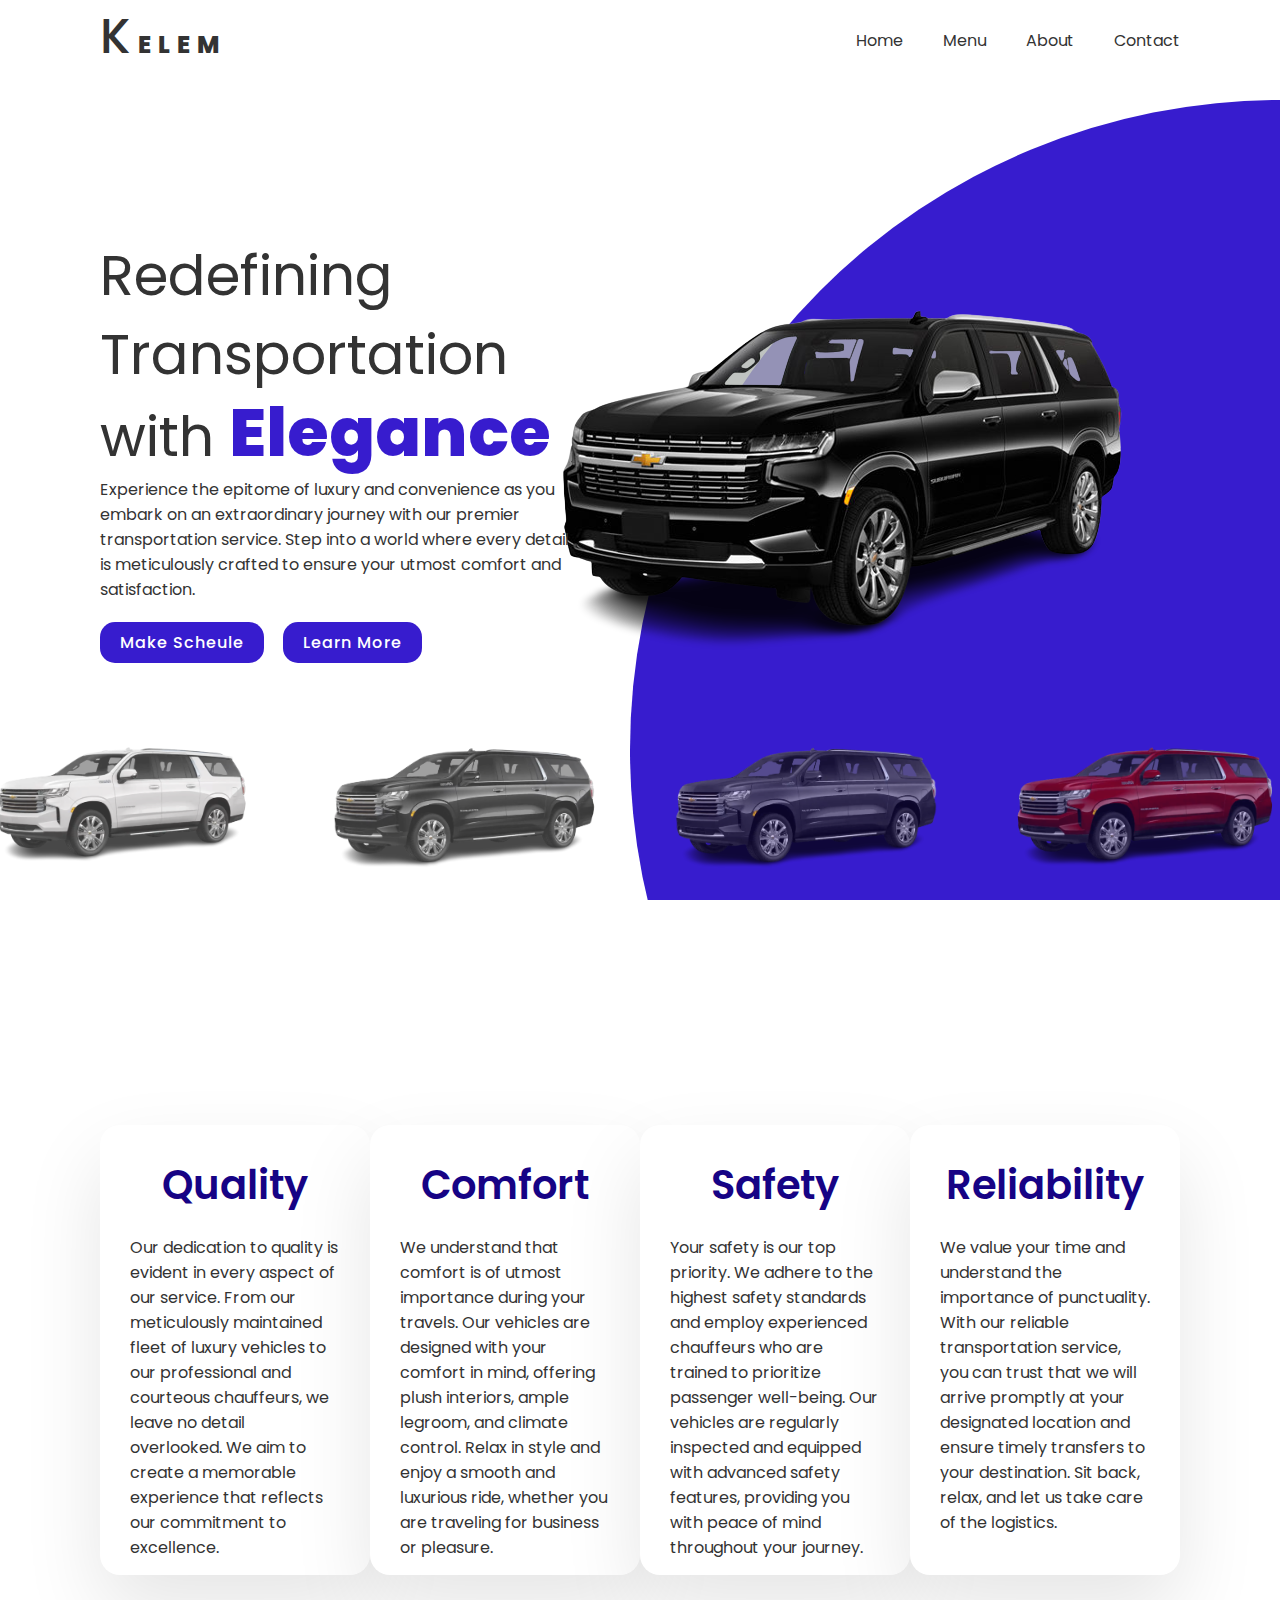
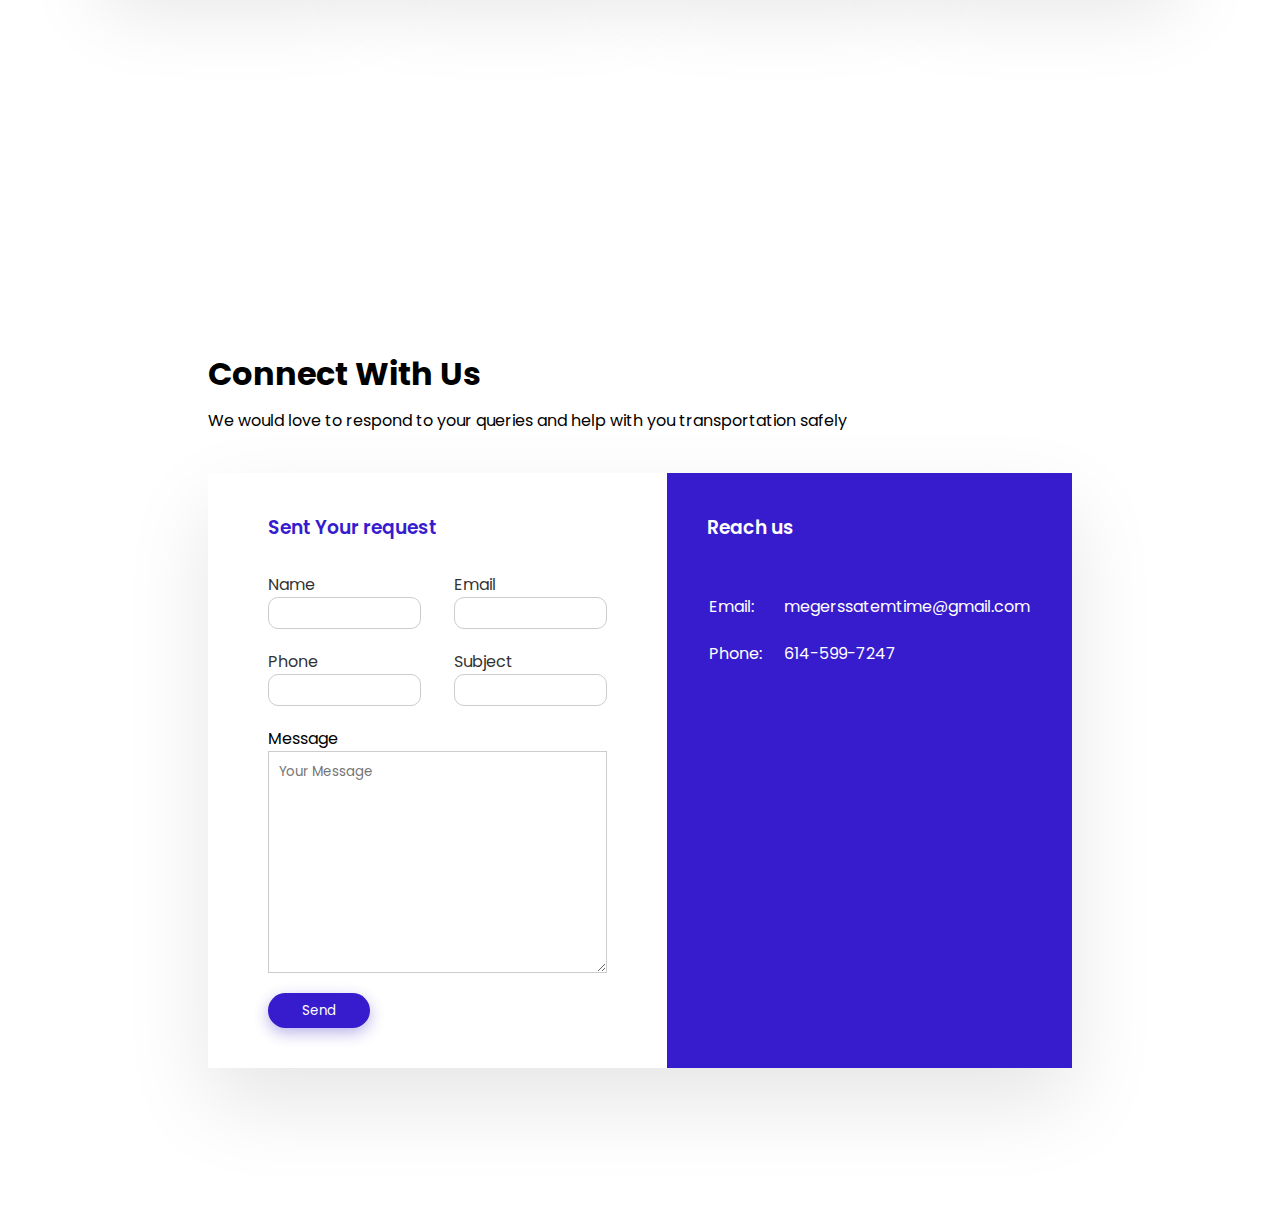
==== index.html @ c88de2ef "first commit" ====
<!DOCTYPE html>
<html lang="en">
  <head>
    <meta charset="UTF-8" />
    <meta name="viewport" content="width=device-width, initial-scale=1.0" />
    <title>Document</title>
    <link rel="stylesheet" href="style.css" />
  </head>
  <body>
    <section id="Home">
      <div class="circle"></div>
      <header>
        <a href="#" class="logo"><span>K</span>ELEM</a>
        <div class="toggle" onclick="toggleMenu()"></div>
        <ul class="navgation">
          <li><a href="#Home">Home</a></li>
          <li><a href="#">Menu</a></li>
          <li><a href="#About">About</a></li>
          <li><a href="#contact">Contact</a></li>
        </ul>
      </header>
      <div class="content">
        <div class="textBox">
          <h2>Redefining Transportation <br />with <span>Elegance</span></h2>
          <p>
            Experience the epitome of luxury and convenience as you embark on an
            extraordinary journey with our premier transportation service. Step
            into a world where every detail is meticulously crafted to ensure
            your utmost comfort and satisfaction.
          </p>

          <a href="#">Make Scheule</a>
          <a href="#">Learn More</a>
        </div>
        <div class="imgBox">
          <img
            src="./Images/2023_chevrolet_suburban_angularfront-removebg-preview.png"
            class="car"
          />
        </div>
      </div>
      <ul class="thumb">
        <li>
          <img
            src="./Images/Screenshot_2023-07-05_185231-removebg-preview.png"
            onclick="imgSlider('./Images/white.png'); changeCircleColor('#d9d8d8')"
          />
        </li>
        <li>
          <img
            src="./Images/Screenshot_2023-07-05_182542-removebg-preview.png"
            onclick="imgSlider('./Images/black.png'); changeCircleColor('#161616')"
          />
        </li>
        <li>
          <img
            src="./Images/Screenshot_2023-07-05_182521-removebg-preview.png"
            onclick="imgSlider('./Images/gray.png'); changeCircleColor('#3c4444')"
          />
        </li>
        <li>
          <img
            src="./Images/Screenshot_2023-07-05_182556-removebg-preview.png"
            onclick="imgSlider('./Images/red.png'); changeCircleColor('#8d282b')"
          />
        </li>
      </ul>
    </section>
    <section id="About">
      <div class="card">
        <h2>Quality</h2>
        <p>
          Our dedication to quality is evident in every aspect of our service.
          From our meticulously maintained fleet of luxury vehicles to our
          professional and courteous chauffeurs, we leave no detail overlooked.
          We aim to create a memorable experience that reflects our commitment
          to excellence.
        </p>
      </div>
      <div class="card">
        <h2>Comfort</h2>
        <p>
          We understand that comfort is of utmost importance during your
          travels. Our vehicles are designed with your comfort in mind, offering
          plush interiors, ample legroom, and climate control. Relax in style
          and enjoy a smooth and luxurious ride, whether you are traveling for
          business or pleasure.
        </p>
      </div>
      <div class="card">
        <h2>Safety</h2>
        <p>
          Your safety is our top priority. We adhere to the highest safety
          standards and employ experienced chauffeurs who are trained to
          prioritize passenger well-being. Our vehicles are regularly inspected
          and equipped with advanced safety features, providing you with peace
          of mind throughout your journey.
        </p>
      </div>
      <div class="card">
        <h2>Reliability</h2>
        <p>
          We value your time and understand the importance of punctuality. With
          our reliable transportation service, you can trust that we will arrive
          promptly at your designated location and ensure timely transfers to
          your destination. Sit back, relax, and let us take care of the
          logistics.
        </p>
      </div>
    </section>
    <section id="contact">
      <div class="container">
        <h1>Connect With Us</h1>
        <p>We would love to respond to your queries and help with you transportation safely</p>
        <div class="contact-box">
            <div class="contact-left">
                <h3>Sent Your request</h3>
                <form action="https://formsubmit.co/tikt39217@gmail.com" method="POST">

                    <div class="input-row">
                        <div class="input-group">
                            <input type="hidden" name="_subject" value="New submission!">
                            <label>Name</label>
                            <input type="text" class="form-control" name="name" required>
                            <input type="hidden" name="_name" value="https://kelemlimoservice.com/thankyou.html" />
                        </div>
                        <div class="input-group">
                            <label>Email</label>
                            <input type="email" class="form-control" name="email" required>
                        </div> 
                    </div>
                    <div class="input-row">
                        <div class="input-group">
                            <label>Phone</label>
                            <input type="number" class="form-control" name="phone" required>
                        </div>
                        <div class="input-group">
                            <label>Subject</label>
                            <input type="text" class="form-control" name="Subject" >
                        </div> 
                    </div>
                    <label>Message</label>
                    <textarea class="form-control" rows="10" name="message" placeholder="Your Message" required></textarea>
                    <button type="submit" class="btn">Send</button>
               </form>
            </div>
            <div class="contact-right">
                <h3>Reach us</h3>
                <table>
                    <tr>
                        <td>Email:</td>
                        <td>megerssatemtime@gmail.com</td>
                    </tr>
                    <tr>
                        <td>Phone:</td>
                        <td>614-599-7247</td>
                    </tr>
                </table>
            </div>
        </div>
      </div>
      
   </form>
    </section>
    <script type="text/javascript">
      function imgSlider(anything) {
        document.querySelector(".car").src = anything;
      }
      function changeCircleColor(color) {
        const circle = document.querySelector(".circle");
        circle.style.backgroundColor = color;
      }
      function toggleMenu() {
        var menuToggle = document.querySelector(".toggle");
        var navgation = document.querySelector(".navgation");
        menuToggle.classList.toggle("active");
        navgation.classList.toggle("active");
      }
    </script>
  </body>
</html>
---- style.css ----
@import url("https://fonts.googleapis.com/css2?family=Poppins:wght@200;300;400;500;600;700;800&display=swap");

* {
  margin: 0;
  padding: 0;
  box-sizing: border-box;
  font-family: "Poppins", sans-serif;
}
section {
  position: relative;
  width: 100%;
  min-height: 100vh;
  padding: 100px;
  display: flex;
  justify-content: space-between;
  align-items: center;
  background: #fff;
}
header {
  position: absolute;
  top: 0;
  left: 0;
  width: 100%;
  padding: 20px 100px;
  display: flex;
  justify-content: space-between;
  align-items: center;
}

header .logo {
  position: relative;
  max-width: 80px;
  font-weight: 800;
  text-decoration: none;
  color: #333;
  font-size: 1.5em;
  line-height: 1.4em;
  letter-spacing: 7px;
  transition: 0.7s;
}

header .logo span {
  font-size: 2em;
  font-weight: 500;
}

header ul {
  position: relative;
  display: flex;
}

header ul li {
  list-style: none;
}

header ul li a {
  display: inline-block;
  color: #333;
  font-weight: 400;
  text-decoration: none;
  margin-left: 40px;
  transition: 0.2s;
}

header ul li a:hover {
  box-shadow: 0 5px 0 0 #017143 !important; /*** COLOR AND THICKNESS OF THE LINE ON HOVER ***/
  padding-bottom: 1px;
  opacity: 1 !important;
}
.content {
  position: relative;
  width: 100%;
  display: flex;
  justify-content: space-between;
  align-items: center;
}

.content .textBox {
  position: relative;
  max-width: 800px;
}

.content .textBox h2 {
  color: #333;
  font-size: 3.5em;
  line-height: 1.4em;
  font-weight: 400;
}

.content .textBox h2 span {
  color: #371cce;
  font-size: 1.2em;
  font-weight: 800;
}

.content .textBox p {
  color: #333;
}

.content .textBox a {
  display: inline-block;
  margin-top: 20px;
  padding: 8px 20px;
  background: #371cce;
  color: #fff;
  border-radius: 15px;
  font-weight: 500;
  letter-spacing: 1px;
  text-decoration: none;
  margin-right: 15px;
}

.content .imgBox {
  width: 600px;
  display: flex;
  justify-content: flex-end;
  padding-right: 50px;
  margin-top: 50px;
}

.thumb {
  position: absolute;
  left: 50%;
  bottom: 20px;
  transform: translateX(-50%);
  display: flex;
  overflow-x: auto;
  overflow-y: hidden;
  white-space: nowrap;
}

.thumb li {
  list-style: none;
  display: inline-block;
  margin: 0 20px;
  cursor: pointer;
  transition: 0.7s;
  opacity: 0.8;
}

.thumb li img {
  width: 300px;

  transition: transform 0.3s;
}

.thumb li:hover {
  opacity: 1;
}

.thumb li:hover img {
  transform: scale(1.1);
}

/* Sliding Animation */
@keyframes slideRight {
  0% {
    transform: translateX(0);
  }
  100% {
    transform: translateX(100%);
  }
}

@keyframes slideLeft {
  0% {
    transform: translateX(100%);
  }
  100% {
    transform: translateX(0);
  }
}

.circle {
  position: absolute;
  top: 0;
  left: 0;
  width: 100%;
  height: 100%;
  background: #371cce;
  clip-path: circle(650px at right 750px);
}

#About {
  display: flex;
  justify-content: space-evenly;
  align-items: center;
  min-height: 100vh;
}

.card {
  position: relative;
  display: flex;
  flex-direction: column;
  align-items: center;
  padding: 30px;
  width: 350px;
  height: 450px;
  background: #fff;
  box-shadow: 0 35px 80px rgba(0, 0, 0, 0.1);
  border-radius: 20px;
  transition: 0.5s;
}

.card:hover {
  transform: translateY(-10px);
}
.card h2 {
  font-size: 2.5rem;
  font-weight: 600;
  color: #160385;
  margin-bottom: 20px;
}

.card p {

  color: #333;
}

/* #contact{
  display: flex;
  flex-direction: column;
  align-items: center;
  justify-content: center;
} */

.container{
  width: 80%;
  margin: 50px auto;
}

.contact-box{
  background: #fff;
  display: flex;
  box-shadow: 0 35px 80px rgba(0, 0, 0, 0.1);
  
}
.contact-left{
  flex-basis: 60%;
  padding: 40px 60px;
}

.contact-right{
  flex-basis: 40%;
  padding: 40px;
  background: #371cce;
  color: #fff;
}
h1{
  margin-bottom: 10px;
}
.container p{
  margin-bottom: 40px;
}



.input-row{
  display: flex;
  justify-content: space-between;
  margin-bottom: 20px;
}

.input-row .input-group{
  flex-basis: 45%;
  color: #333;
}
input{
  width: 100%;
  padding: 5px;
  border: 1px solid #ccc;
  border-radius: 10px;
  
}

input:focus{
  outline: none;
}

textarea{
  width: 100%;
  border: 1px solid #ccc;
  outline: none;
  padding: 10px;
  display: block;
}

button{
  background: #371cce;
  width: 30%;
  border: none;
  outline: none;
  color: #fff;
  height: 35px;
  border-radius: 30px;
  margin-top: 20px;
  box-shadow: 0px 5px 15px 0px rgba(28,0,181,0.3);
  transition: transform 0.3s;
  
}

button:hover{
  box-shadow: 0px 5px 15px 0px rgba(28,0,181,0.4);

}

button:active{
  transform: scale(0.95);
}

.contact-left h3{
  color: #371cce;
  font-weight: 600;
  margin-bottom: 30px;
  
}
.contact-right h3{
  color: #fff;
  font-weight: 600;
  margin-bottom: 30px;
  
}
tr td:first-child{
  padding-right: 20px;
}

tr td{
  padding-top: 20px;
}


@media (max-width: 991px) {
  header {
    padding: 20px;
  }

  header .logo {
    max-width: 60px;
  }

  header ul {
    display: none;
  }

  .toggle {
    position: relative;
    width: 30px;
    height: 30px;
    cursor: pointer;
    background: url(./Images/menu.png);
    background-size: 30px;
    background-position: center;
    background-repeat: no-repeat;
    filter: invert(1);
  }

  header ul.navgation.active {
    position: fixed;
    top: 0;
    left: 0;
    width: 100%;
    height: 100%;
    display: flex;
    justify-content: center;
    align-items: center;
    flex-direction: column;
    background: #fff;
    z-index: 10;
  }

  .toggle.active {
    position: fixed;
    right: 20px;
    background-image: url(./Images/close.png);
    background-size: 25px;
    background-position: center;
    background-repeat: no-repeat;
    z-index: 11;
  }

  header ul li a {
    font-size: 1.5em;
    margin: 5px 0;
  }

  section {
    padding: 20px 20px 120px;
  }
  .content {
    flex-direction: column;
    margin-top: 100px;
  }
  .content .textBox h2 {
    font-size: 2.5em;
    margin-bottom: 15px;
  }
  .content .textBox {
    max-width: 100%;
  }

  .content .imgBox {
    max-width: 100%;
    justify-content: center;
  }
  .content .imgBox img {
    max-width: 400px;
  }
  .thumb li {
    margin: 0 10px;
  }
  .thumb li img {
    width: 90px;
  }
  .circle {
    clip-path: circle(350px at right bottom);
  }
}
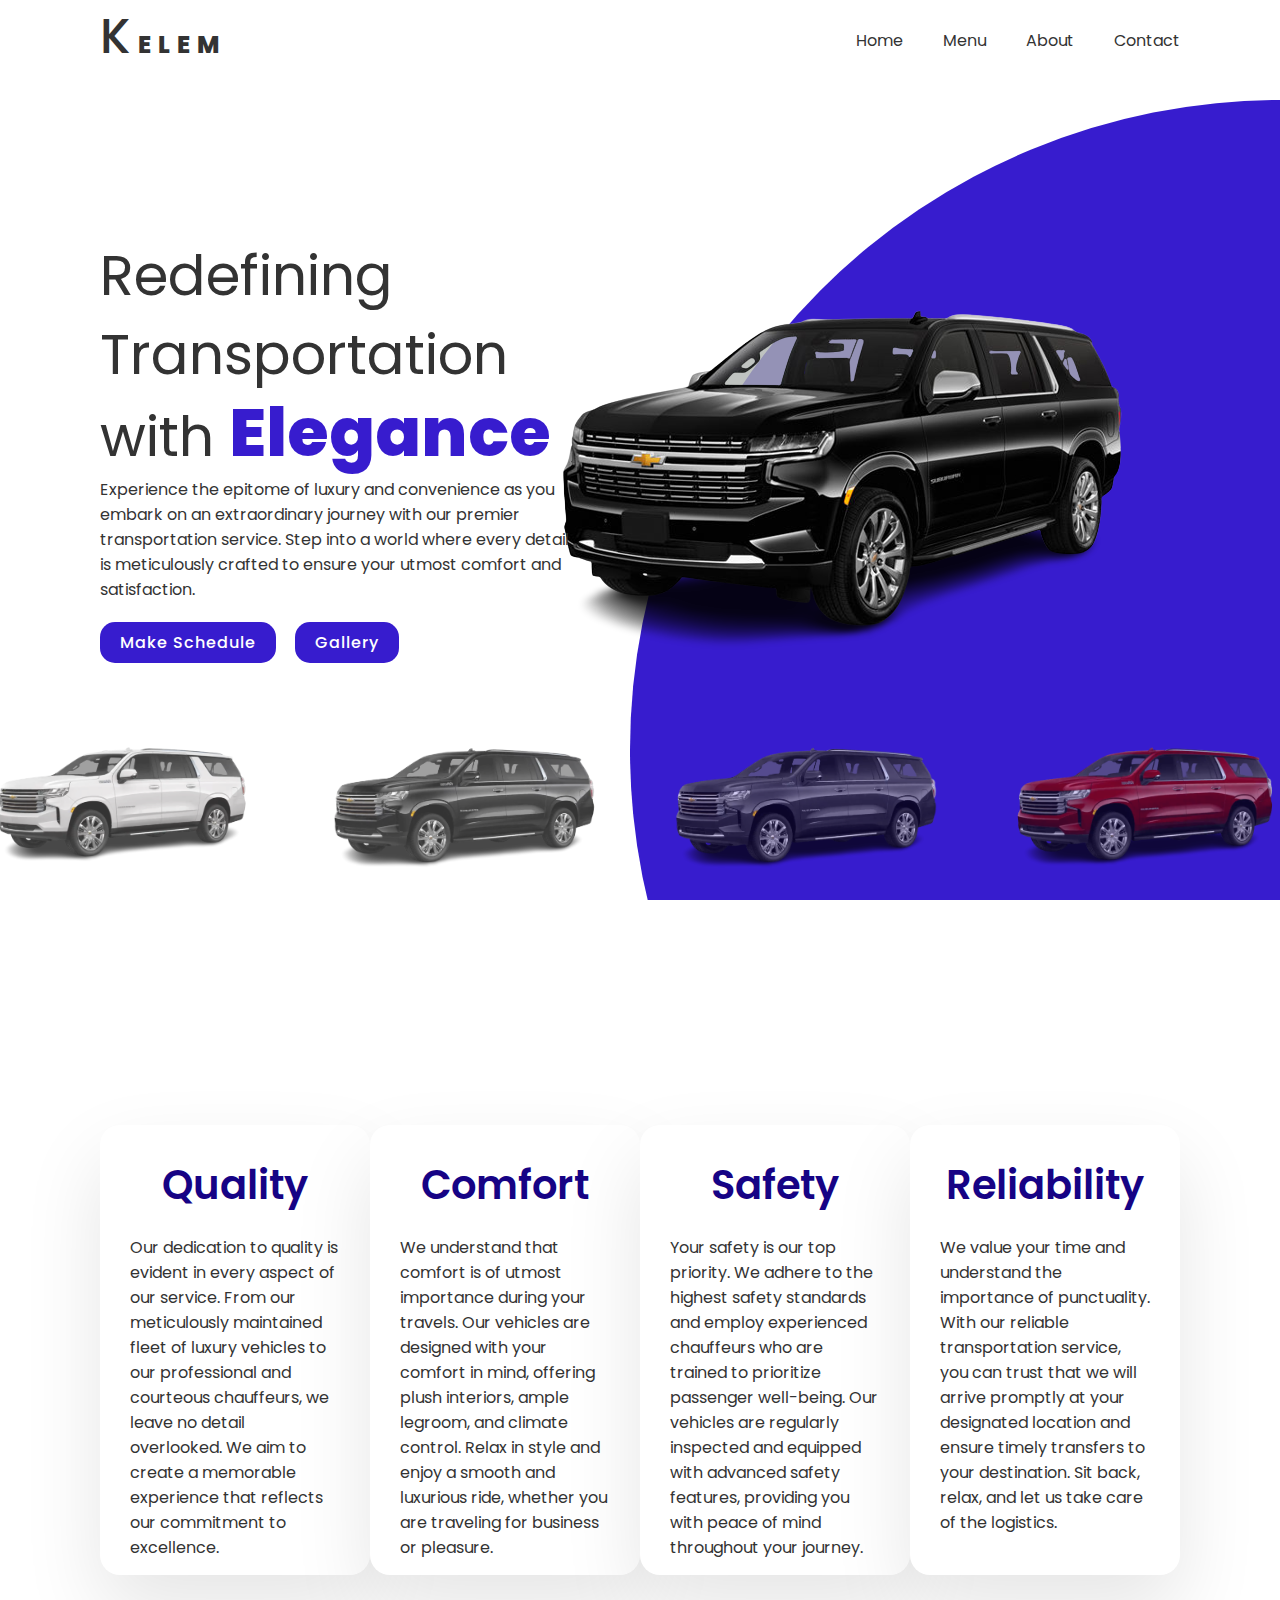
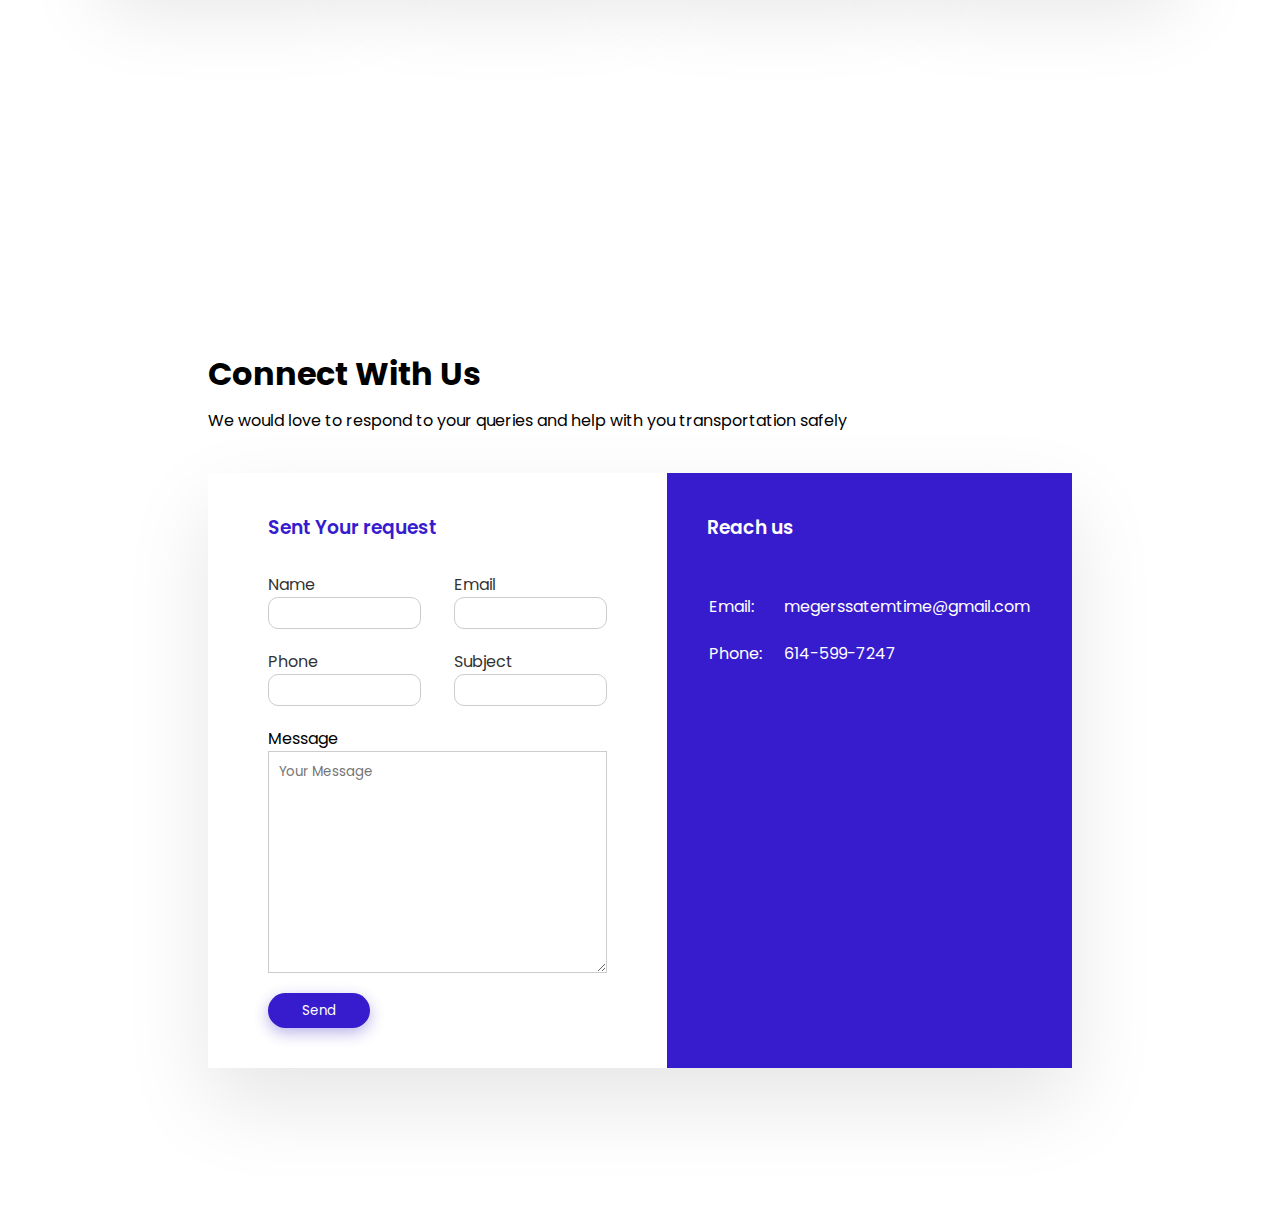
==== commit 1e201164: "New Update" ====
--- a/index.html
+++ b/index.html
@@ -3,8 +3,9 @@
   <head>
     <meta charset="UTF-8" />
     <meta name="viewport" content="width=device-width, initial-scale=1.0" />
-    <title>Document</title>
+    <title>Kelem</title>
     <link rel="stylesheet" href="style.css" />
+    <link rel="icon" type="image/png" href="./Images/Screenshot_2023-07-05_145911-removebg-preview.png"/>
   </head>
   <body>
     <section id="Home">
@@ -29,8 +30,8 @@
             your utmost comfort and satisfaction.
           </p>
 
-          <a href="#">Make Scheule</a>
-          <a href="#">Learn More</a>
+          <a href="https://calendly.com/d/yvn-c63-8h5/one-off-meeting">Make Schedule</a>
+          <a href="./learn/learn.html">Gallery</a>
         </div>
         <div class="imgBox">
           <img
@@ -115,14 +116,14 @@
         <div class="contact-box">
             <div class="contact-left">
                 <h3>Sent Your request</h3>
-                <form action="https://formsubmit.co/tikt39217@gmail.com" method="POST">
+                <form action="https://formsubmit.co/megerssatemtime@gmail.com" method="POST">
 
                     <div class="input-row">
                         <div class="input-group">
                             <input type="hidden" name="_subject" value="New submission!">
                             <label>Name</label>
                             <input type="text" class="form-control" name="name" required>
-                            <input type="hidden" name="_name" value="https://kelemlimoservice.com/thankyou.html" />
+                            <input type="hidden" name="_name" value="https://kelemlimoservice.com/Page/thankyou.html" />
                         </div>
                         <div class="input-group">
                             <label>Email</label>
--- a/style.css
+++ b/style.css
@@ -63,7 +63,7 @@
 }
 
 header ul li a:hover {
-  box-shadow: 0 5px 0 0 #017143 !important; /*** COLOR AND THICKNESS OF THE LINE ON HOVER ***/
+  box-shadow: 0 5px 0 0 #371cce !important; /*** COLOR AND THICKNESS OF THE LINE ON HOVER ***/
   padding-bottom: 1px;
   opacity: 1 !important;
 }
@@ -108,6 +108,15 @@
   letter-spacing: 1px;
   text-decoration: none;
   margin-right: 15px;
+  transition: 0.2s;
+}
+
+.content .textBox a:hover {
+  box-shadow: 0px 5px 15px 0px rgba(28, 0, 181, 0.4);
+}
+
+.content .textBox a:active {
+  transform: scale(0.95);
 }
 
 .content .imgBox {
@@ -199,6 +208,7 @@
   background: #fff;
   box-shadow: 0 35px 80px rgba(0, 0, 0, 0.1);
   border-radius: 20px;
+  overflow: hidden;
   transition: 0.5s;
 }
 
@@ -213,7 +223,6 @@
 }
 
 .card p {
-
   color: #333;
 }
 
@@ -224,60 +233,56 @@
   justify-content: center;
 } */
 
-.container{
+.container {
   width: 80%;
   margin: 50px auto;
 }
 
-.contact-box{
+.contact-box {
   background: #fff;
   display: flex;
   box-shadow: 0 35px 80px rgba(0, 0, 0, 0.1);
-  
-}
-.contact-left{
+}
+.contact-left {
   flex-basis: 60%;
   padding: 40px 60px;
 }
 
-.contact-right{
+.contact-right {
   flex-basis: 40%;
   padding: 40px;
   background: #371cce;
   color: #fff;
 }
-h1{
+h1 {
   margin-bottom: 10px;
 }
-.container p{
+.container p {
   margin-bottom: 40px;
 }
 
-
-
-.input-row{
+.input-row {
   display: flex;
   justify-content: space-between;
   margin-bottom: 20px;
 }
 
-.input-row .input-group{
+.input-row .input-group {
   flex-basis: 45%;
   color: #333;
 }
-input{
+input {
   width: 100%;
   padding: 5px;
   border: 1px solid #ccc;
   border-radius: 10px;
-  
-}
-
-input:focus{
+}
+
+input:focus {
   outline: none;
 }
 
-textarea{
+textarea {
   width: 100%;
   border: 1px solid #ccc;
   outline: none;
@@ -285,7 +290,7 @@
   display: block;
 }
 
-button{
+button {
   background: #371cce;
   width: 30%;
   border: none;
@@ -294,40 +299,35 @@
   height: 35px;
   border-radius: 30px;
   margin-top: 20px;
-  box-shadow: 0px 5px 15px 0px rgba(28,0,181,0.3);
+  box-shadow: 0px 5px 15px 0px rgba(28, 0, 181, 0.3);
   transition: transform 0.3s;
-  
-}
-
-button:hover{
-  box-shadow: 0px 5px 15px 0px rgba(28,0,181,0.4);
-
-}
-
-button:active{
+}
+
+button:hover {
+  box-shadow: 0px 5px 15px 0px rgba(28, 0, 181, 0.4);
+}
+
+button:active {
   transform: scale(0.95);
 }
 
-.contact-left h3{
+.contact-left h3 {
   color: #371cce;
   font-weight: 600;
   margin-bottom: 30px;
-  
-}
-.contact-right h3{
+}
+.contact-right h3 {
   color: #fff;
   font-weight: 600;
   margin-bottom: 30px;
-  
-}
-tr td:first-child{
+}
+tr td:first-child {
   padding-right: 20px;
 }
 
-tr td{
+tr td {
   padding-top: 20px;
 }
-
 
 @media (max-width: 991px) {
   header {
@@ -409,9 +409,59 @@
     margin: 0 10px;
   }
   .thumb li img {
-    width: 90px;
+    width: 80px;
   }
   .circle {
     clip-path: circle(350px at right bottom);
   }
-}
+  #About {
+    flex-direction: column;
+    align-items: center;
+    min-height: 100vh;
+  }
+  #About .card {
+    width: 100%;
+    height: 100%;
+    margin-bottom: 15px;
+  }
+  #About.card h2 {
+    font-size: 2em;
+  }
+  #About.card p {
+    font-size: 1em;
+  }
+  .container{
+    width: 80%;
+    margin: 50px auto;
+  }
+  .contact-box{
+    flex-direction: column;
+  }
+  #contact{
+    flex-direction: column;
+    align-items: center;
+    justify-content: center;
+  }
+  .contact-left{
+    flex-basis: 100%;
+    padding: 40px 60px;
+  }
+  .input-row {
+    flex-direction: column;
+  }
+
+  .contact-right h3 {
+    color: #fff;
+    font-weight: 600;
+    margin-bottom: 30px;
+  }
+  tr td:first-child {
+    padding-right: 12px;
+
+  }
+  tr td {
+    font-size: 14px;
+  }
+
+ 
+}
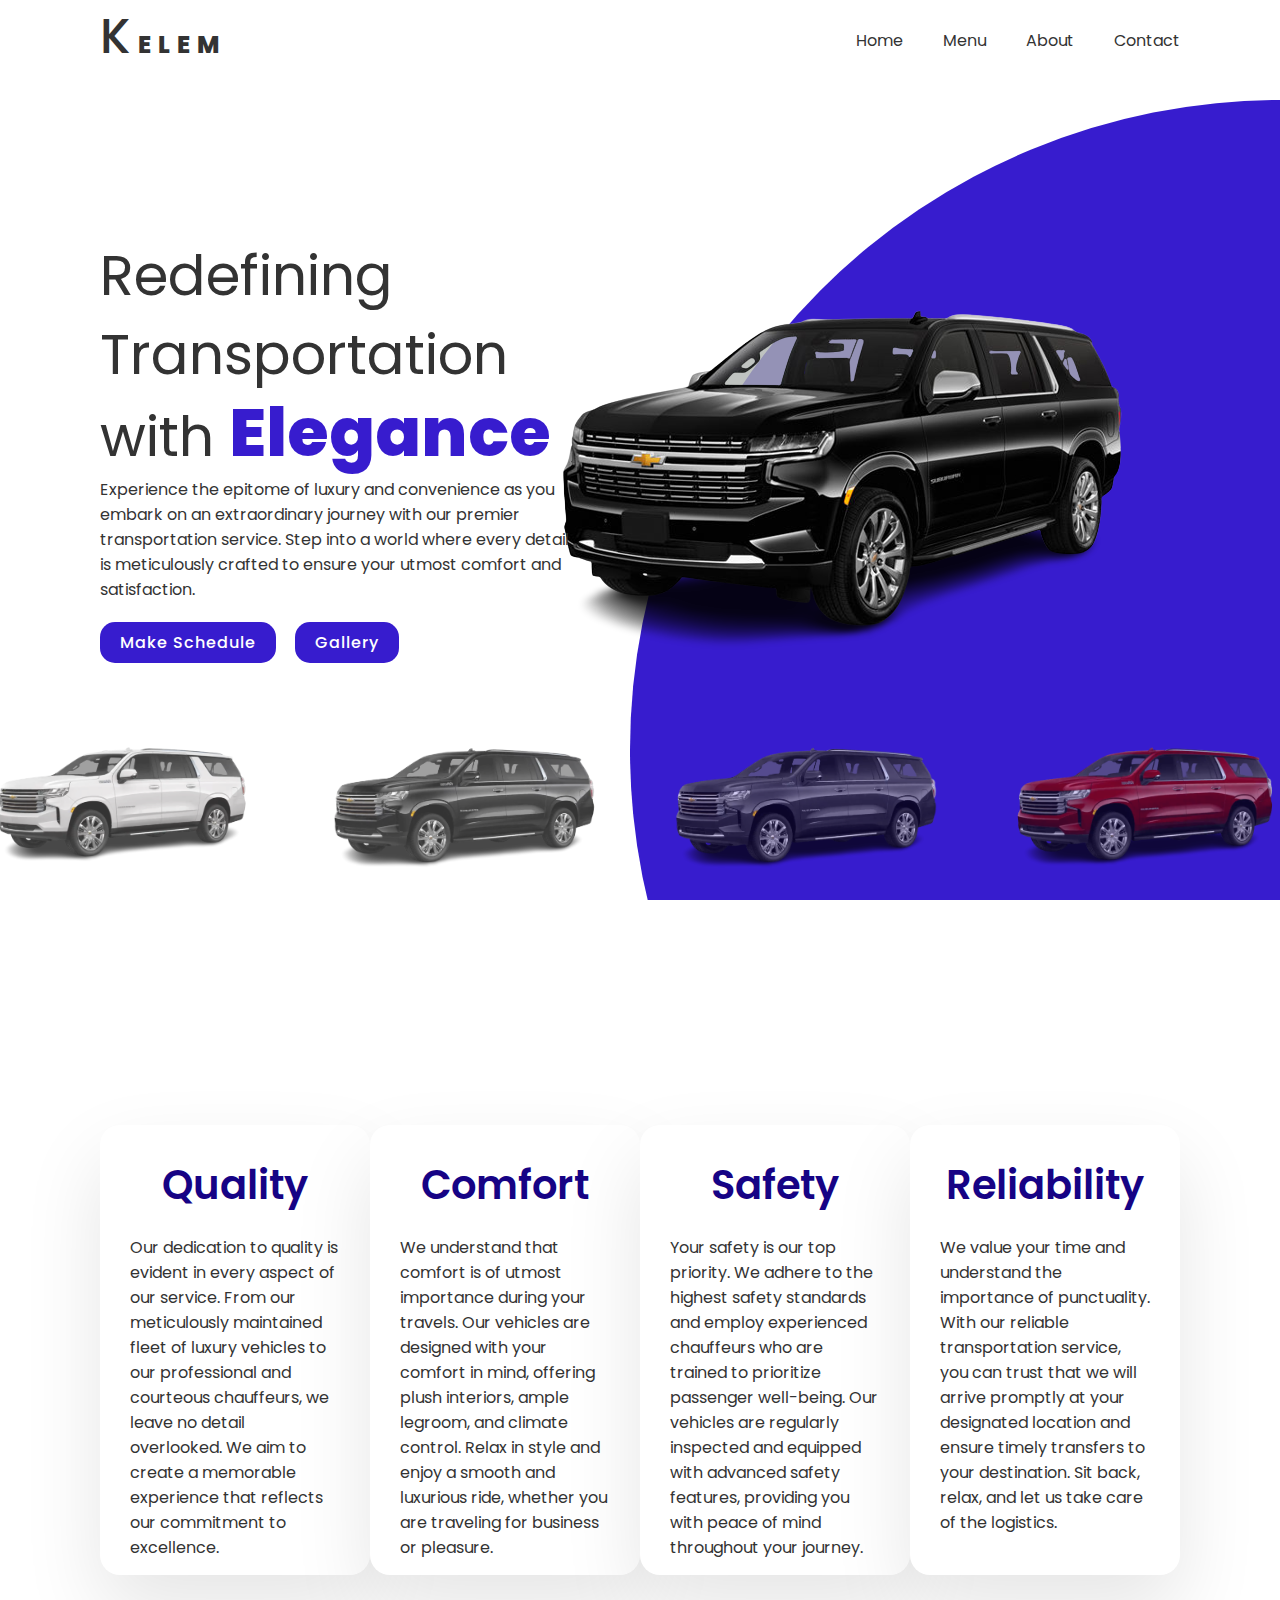
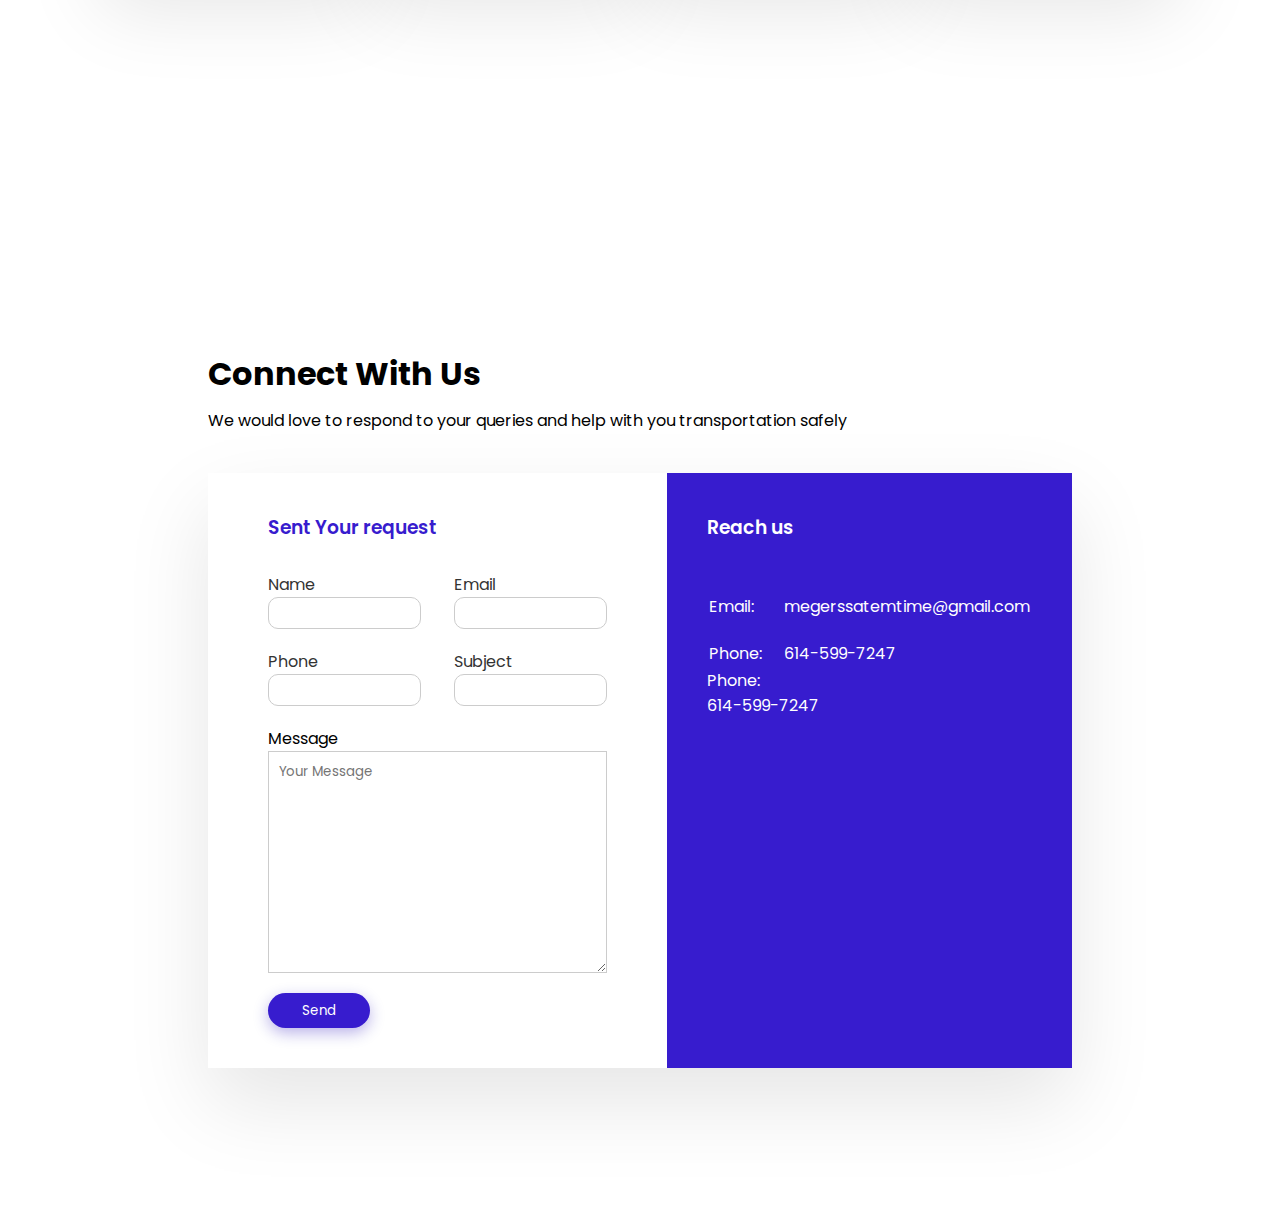
==== commit 0408c897: "new commit" ====
--- a/index.html
+++ b/index.html
@@ -157,6 +157,7 @@
                         <td>614-599-7247</td>
                     </tr>
                 </table>
+                <p>Phone: <br>614-599-7247</p>
             </div>
         </div>
       </div>
